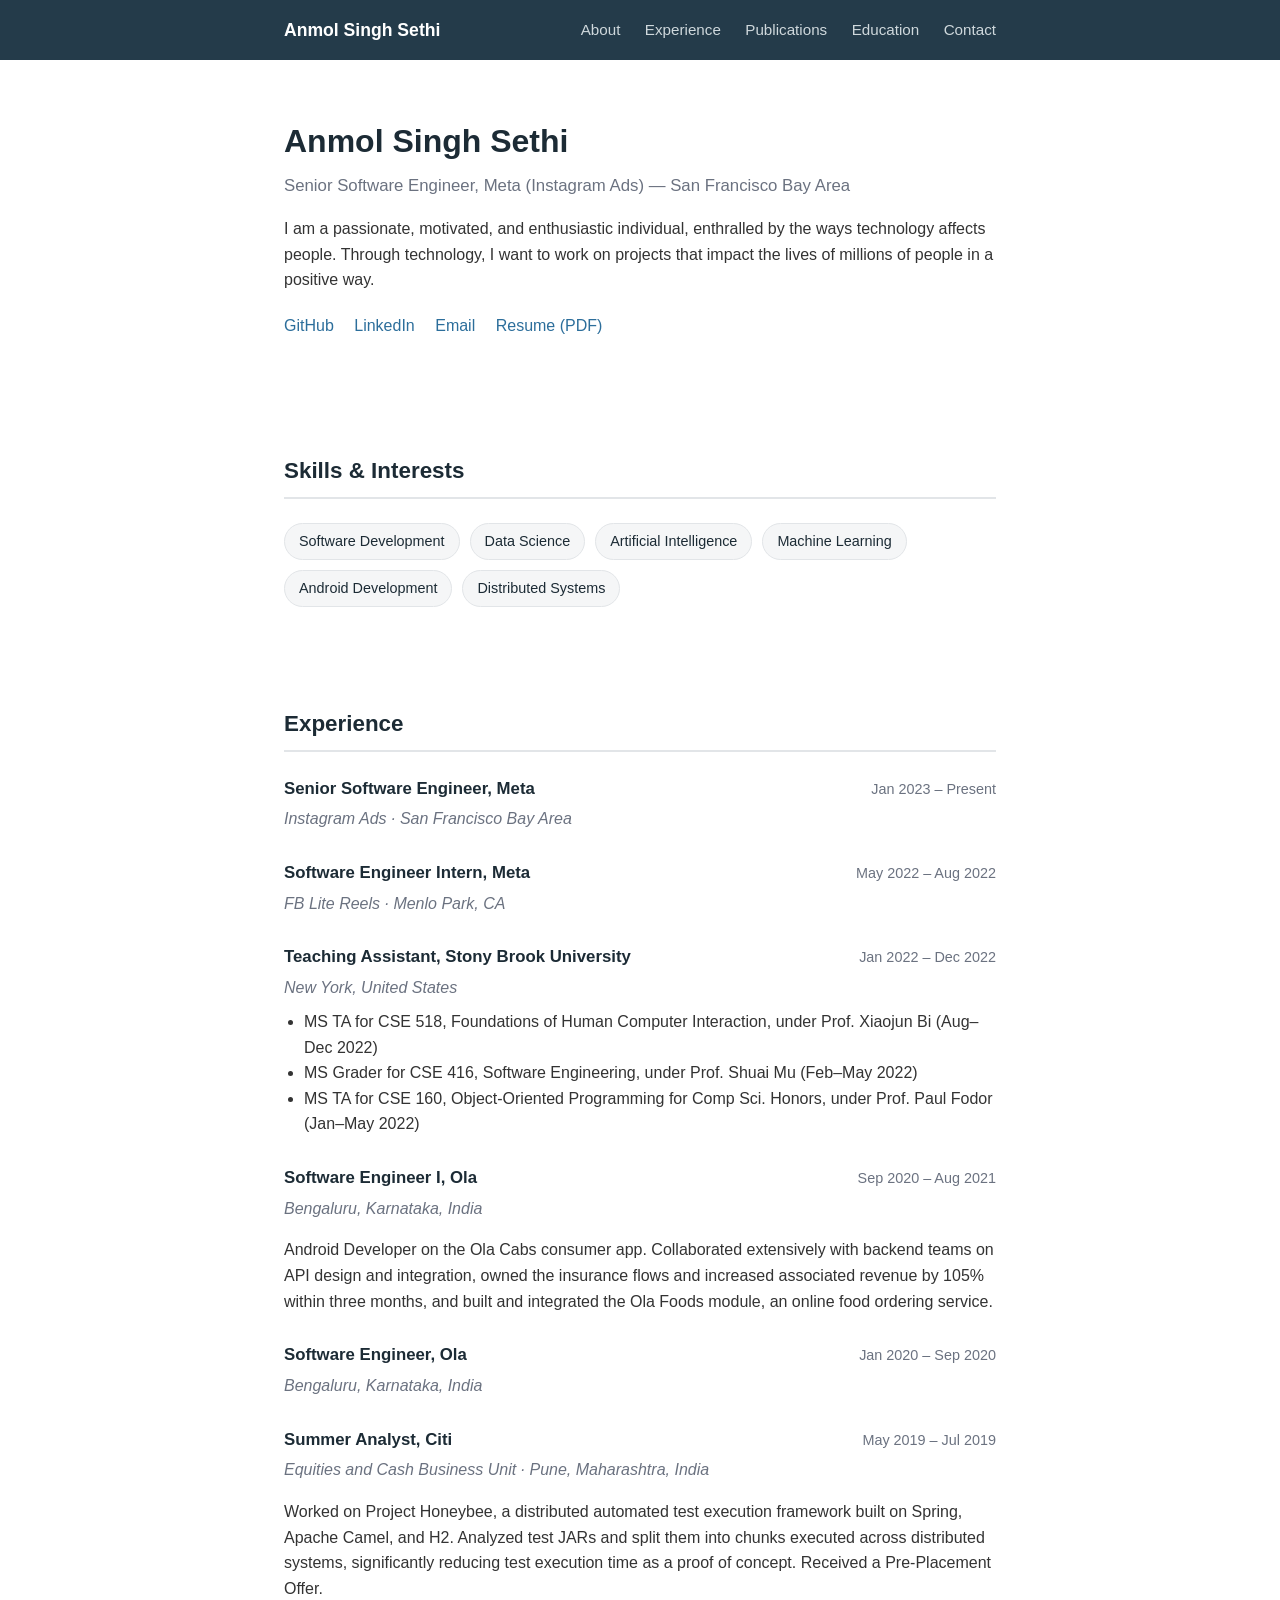
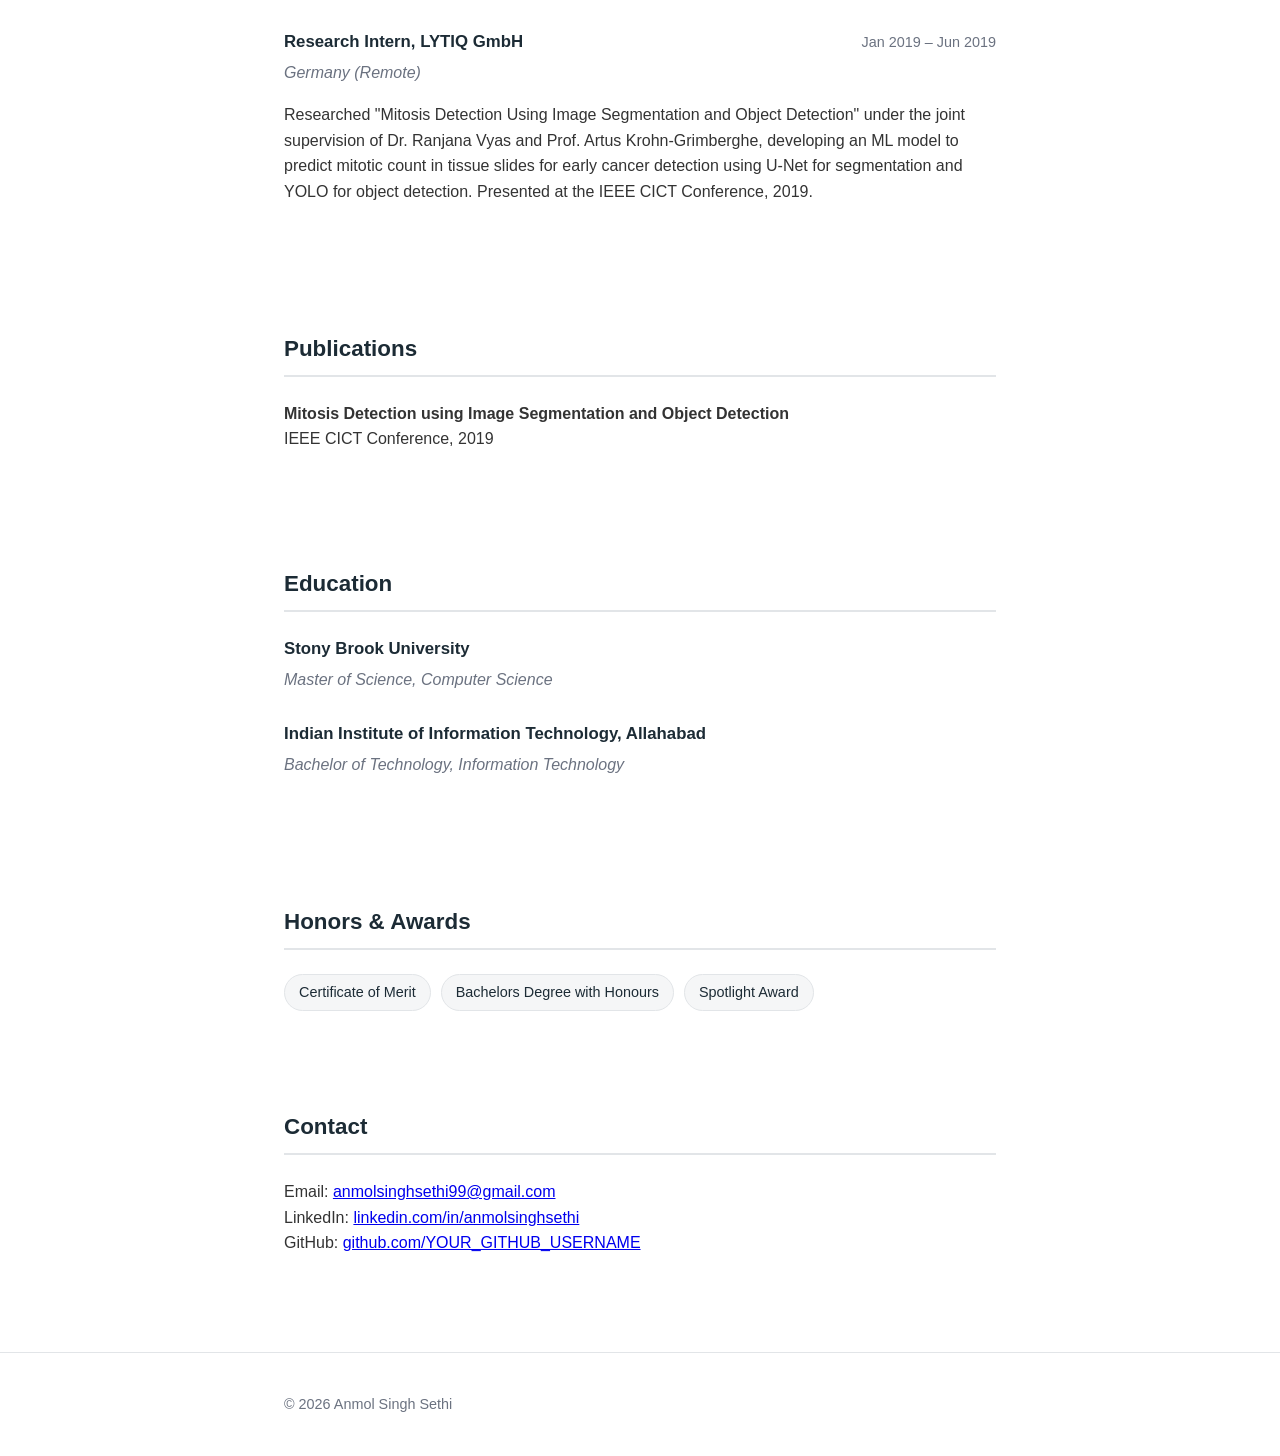
==== index.html @ 343456a1 "Initial homepage scaffold" ====
<!DOCTYPE html>
<html lang="en">
<head>
<meta charset="UTF-8">
<meta name="viewport" content="width=device-width, initial-scale=1.0">
<title>Anmol Singh Sethi</title>
<meta name="description" content="Anmol Singh Sethi — Senior Software Engineer at Meta (Instagram). Software development, data science, and AI.">
<link rel="stylesheet" href="style.css">
</head>
<body>

<header class="site-header">
  <div class="container header-inner">
    <a href="#top" class="site-name">Anmol Singh Sethi</a>
    <nav>
      <a href="#about">About</a>
      <a href="#experience">Experience</a>
      <a href="#publications">Publications</a>
      <a href="#education">Education</a>
      <a href="#contact">Contact</a>
    </nav>
  </div>
</header>

<main id="top">

  <section id="about" class="hero container">
    <img src="headshot.jpg" alt="Anmol Singh Sethi" class="headshot" onerror="this.style.display='none'">
    <div>
      <h1>Anmol Singh Sethi</h1>
      <p class="subtitle">Senior Software Engineer, Meta (Instagram Ads) — San Francisco Bay Area</p>
      <p class="summary">
        I am a passionate, motivated, and enthusiastic individual, enthralled by the ways
        technology affects people. Through technology, I want to work on projects that
        impact the lives of millions of people in a positive way.
      </p>
      <div class="links">
        <a href="https://github.com/YOUR_GITHUB_USERNAME" target="_blank" rel="noopener">GitHub</a>
        <a href="https://www.linkedin.com/in/anmolsinghsethi" target="_blank" rel="noopener">LinkedIn</a>
        <a href="mailto:anmolsinghsethi99@gmail.com">Email</a>
        <a href="resume.pdf" target="_blank" rel="noopener">Resume (PDF)</a>
      </div>
    </div>
  </section>

  <section id="skills" class="container">
    <h2>Skills &amp; Interests</h2>
    <ul class="tag-list">
      <li>Software Development</li>
      <li>Data Science</li>
      <li>Artificial Intelligence</li>
      <li>Machine Learning</li>
      <li>Android Development</li>
      <li>Distributed Systems</li>
    </ul>
  </section>

  <section id="experience" class="container">
    <h2>Experience</h2>

    <div class="entry">
      <div class="entry-header">
        <h3>Senior Software Engineer, Meta</h3>
        <span class="entry-date">Jan 2023 – Present</span>
      </div>
      <p class="entry-sub">Instagram Ads · San Francisco Bay Area</p>
    </div>

    <div class="entry">
      <div class="entry-header">
        <h3>Software Engineer Intern, Meta</h3>
        <span class="entry-date">May 2022 – Aug 2022</span>
      </div>
      <p class="entry-sub">FB Lite Reels · Menlo Park, CA</p>
    </div>

    <div class="entry">
      <div class="entry-header">
        <h3>Teaching Assistant, Stony Brook University</h3>
        <span class="entry-date">Jan 2022 – Dec 2022</span>
      </div>
      <p class="entry-sub">New York, United States</p>
      <ul>
        <li>MS TA for CSE 518, Foundations of Human Computer Interaction, under Prof. Xiaojun Bi (Aug–Dec 2022)</li>
        <li>MS Grader for CSE 416, Software Engineering, under Prof. Shuai Mu (Feb–May 2022)</li>
        <li>MS TA for CSE 160, Object-Oriented Programming for Comp Sci. Honors, under Prof. Paul Fodor (Jan–May 2022)</li>
      </ul>
    </div>

    <div class="entry">
      <div class="entry-header">
        <h3>Software Engineer I, Ola</h3>
        <span class="entry-date">Sep 2020 – Aug 2021</span>
      </div>
      <p class="entry-sub">Bengaluru, Karnataka, India</p>
      <p>
        Android Developer on the Ola Cabs consumer app. Collaborated extensively with backend
        teams on API design and integration, owned the insurance flows and increased
        associated revenue by 105% within three months, and built and integrated the
        Ola Foods module, an online food ordering service.
      </p>
    </div>

    <div class="entry">
      <div class="entry-header">
        <h3>Software Engineer, Ola</h3>
        <span class="entry-date">Jan 2020 – Sep 2020</span>
      </div>
      <p class="entry-sub">Bengaluru, Karnataka, India</p>
    </div>

    <div class="entry">
      <div class="entry-header">
        <h3>Summer Analyst, Citi</h3>
        <span class="entry-date">May 2019 – Jul 2019</span>
      </div>
      <p class="entry-sub">Equities and Cash Business Unit · Pune, Maharashtra, India</p>
      <p>
        Worked on Project Honeybee, a distributed automated test execution framework built on
        Spring, Apache Camel, and H2. Analyzed test JARs and split them into chunks executed
        across distributed systems, significantly reducing test execution time as a proof of
        concept. Received a Pre-Placement Offer.
      </p>
    </div>

    <div class="entry">
      <div class="entry-header">
        <h3>Research Intern, LYTIQ GmbH</h3>
        <span class="entry-date">Jan 2019 – Jun 2019</span>
      </div>
      <p class="entry-sub">Germany (Remote)</p>
      <p>
        Researched "Mitosis Detection Using Image Segmentation and Object Detection" under
        the joint supervision of Dr. Ranjana Vyas and Prof. Artus Krohn-Grimberghe, developing
        an ML model to predict mitotic count in tissue slides for early cancer detection using
        U-Net for segmentation and YOLO for object detection. Presented at the IEEE CICT
        Conference, 2019.
      </p>
    </div>
  </section>

  <section id="publications" class="container">
    <h2>Publications</h2>
    <ul class="pub-list">
      <li>
        <strong>Mitosis Detection using Image Segmentation and Object Detection</strong>
        <br>IEEE CICT Conference, 2019
      </li>
    </ul>
  </section>

  <section id="education" class="container">
    <h2>Education</h2>
    <div class="entry">
      <div class="entry-header">
        <h3>Stony Brook University</h3>
      </div>
      <p class="entry-sub">Master of Science, Computer Science</p>
    </div>
    <div class="entry">
      <div class="entry-header">
        <h3>Indian Institute of Information Technology, Allahabad</h3>
      </div>
      <p class="entry-sub">Bachelor of Technology, Information Technology</p>
    </div>
  </section>

  <section id="honors" class="container">
    <h2>Honors &amp; Awards</h2>
    <ul class="tag-list">
      <li>Certificate of Merit</li>
      <li>Bachelors Degree with Honours</li>
      <li>Spotlight Award</li>
    </ul>
  </section>

  <section id="contact" class="container">
    <h2>Contact</h2>
    <p>
      Email: <a href="mailto:anmolsinghsethi99@gmail.com">anmolsinghsethi99@gmail.com</a><br>
      LinkedIn: <a href="https://www.linkedin.com/in/anmolsinghsethi" target="_blank" rel="noopener">linkedin.com/in/anmolsinghsethi</a><br>
      GitHub: <a href="https://github.com/YOUR_GITHUB_USERNAME" target="_blank" rel="noopener">github.com/YOUR_GITHUB_USERNAME</a>
    </p>
  </section>

</main>

<footer class="site-footer">
  <div class="container">
    <p>&copy; <span id="year"></span> Anmol Singh Sethi</p>
  </div>
</footer>

<script src="script.js"></script>
</body>
</html>
---- style.css ----
:root {
  --color-dark: #243b4a;
  --color-dark-text: #1c2b35;
  --color-body-text: #333333;
  --color-muted-text: #6b7280;
  --color-background: #ffffff;
  --color-surface: #f5f6f7;
  --color-border: #e2e5e8;
  --color-accent: #2c6e9b;
  --max-width: 760px;
}

* {
  box-sizing: border-box;
}

body {
  margin: 0;
  font-family: -apple-system, BlinkMacSystemFont, "Segoe UI", Helvetica, Arial, sans-serif;
  color: var(--color-body-text);
  background: var(--color-background);
  line-height: 1.6;
}

.container {
  max-width: var(--max-width);
  margin: 0 auto;
  padding: 40px 24px;
}

/* Header */

.site-header {
  background: var(--color-dark);
  position: sticky;
  top: 0;
  z-index: 10;
}

.header-inner {
  display: flex;
  align-items: center;
  justify-content: space-between;
  padding: 16px 24px;
}

.site-name {
  color: #ffffff;
  font-weight: 600;
  text-decoration: none;
  font-size: 1.1rem;
}

.site-header nav a {
  color: #cfd8dc;
  text-decoration: none;
  margin-left: 20px;
  font-size: 0.95rem;
}

.site-header nav a:hover {
  color: #ffffff;
}

/* Hero */

.hero {
  display: flex;
  gap: 32px;
  align-items: center;
  padding-top: 56px;
  padding-bottom: 56px;
}

.headshot {
  width: 140px;
  height: 140px;
  border-radius: 50%;
  object-fit: cover;
  flex-shrink: 0;
  border: 1px solid var(--color-border);
}

.hero h1 {
  margin: 0 0 6px 0;
  font-size: 2rem;
  color: var(--color-dark-text);
}

.subtitle {
  margin: 0 0 16px 0;
  color: var(--color-muted-text);
  font-size: 1.05rem;
}

.summary {
  margin: 0 0 20px 0;
}

.links a {
  display: inline-block;
  margin-right: 16px;
  color: var(--color-accent);
  text-decoration: none;
  font-weight: 500;
}

.links a:hover {
  text-decoration: underline;
}

/* Sections */

section h2 {
  font-size: 1.4rem;
  color: var(--color-dark-text);
  border-bottom: 2px solid var(--color-border);
  padding-bottom: 8px;
  margin-bottom: 24px;
}

.entry {
  margin-bottom: 28px;
}

.entry-header {
  display: flex;
  flex-wrap: wrap;
  justify-content: space-between;
  align-items: baseline;
  gap: 8px;
}

.entry-header h3 {
  margin: 0;
  font-size: 1.05rem;
  color: var(--color-dark-text);
}

.entry-date {
  color: var(--color-muted-text);
  font-size: 0.9rem;
  white-space: nowrap;
}

.entry-sub {
  margin: 4px 0 8px 0;
  color: var(--color-muted-text);
  font-style: italic;
}

.entry ul {
  margin: 8px 0 0 0;
  padding-left: 20px;
}

.tag-list {
  list-style: none;
  margin: 0;
  padding: 0;
  display: flex;
  flex-wrap: wrap;
  gap: 10px;
}

.tag-list li {
  background: var(--color-surface);
  border: 1px solid var(--color-border);
  border-radius: 999px;
  padding: 6px 14px;
  font-size: 0.9rem;
  color: var(--color-dark-text);
}

.pub-list {
  list-style: none;
  margin: 0;
  padding: 0;
}

.pub-list li {
  margin-bottom: 16px;
}

/* Footer */

.site-footer {
  border-top: 1px solid var(--color-border);
  margin-top: 40px;
}

.site-footer p {
  color: var(--color-muted-text);
  font-size: 0.9rem;
  margin: 0;
}

/* Responsive */

@media (max-width: 600px) {
  .hero {
    flex-direction: column;
    text-align: center;
    align-items: center;
  }

  .header-inner {
    flex-direction: column;
    gap: 8px;
  }

  .site-header nav a {
    margin: 0 10px;
  }
}

/* Dark mode */

@media (prefers-color-scheme: dark) {
  :root {
    --color-body-text: #d7dade;
    --color-dark-text: #f2f4f6;
    --color-muted-text: #9aa4ad;
    --color-background: #14181c;
    --color-surface: #1d2227;
    --color-border: #2a3036;
    --color-accent: #6fb3e0;
  }
}
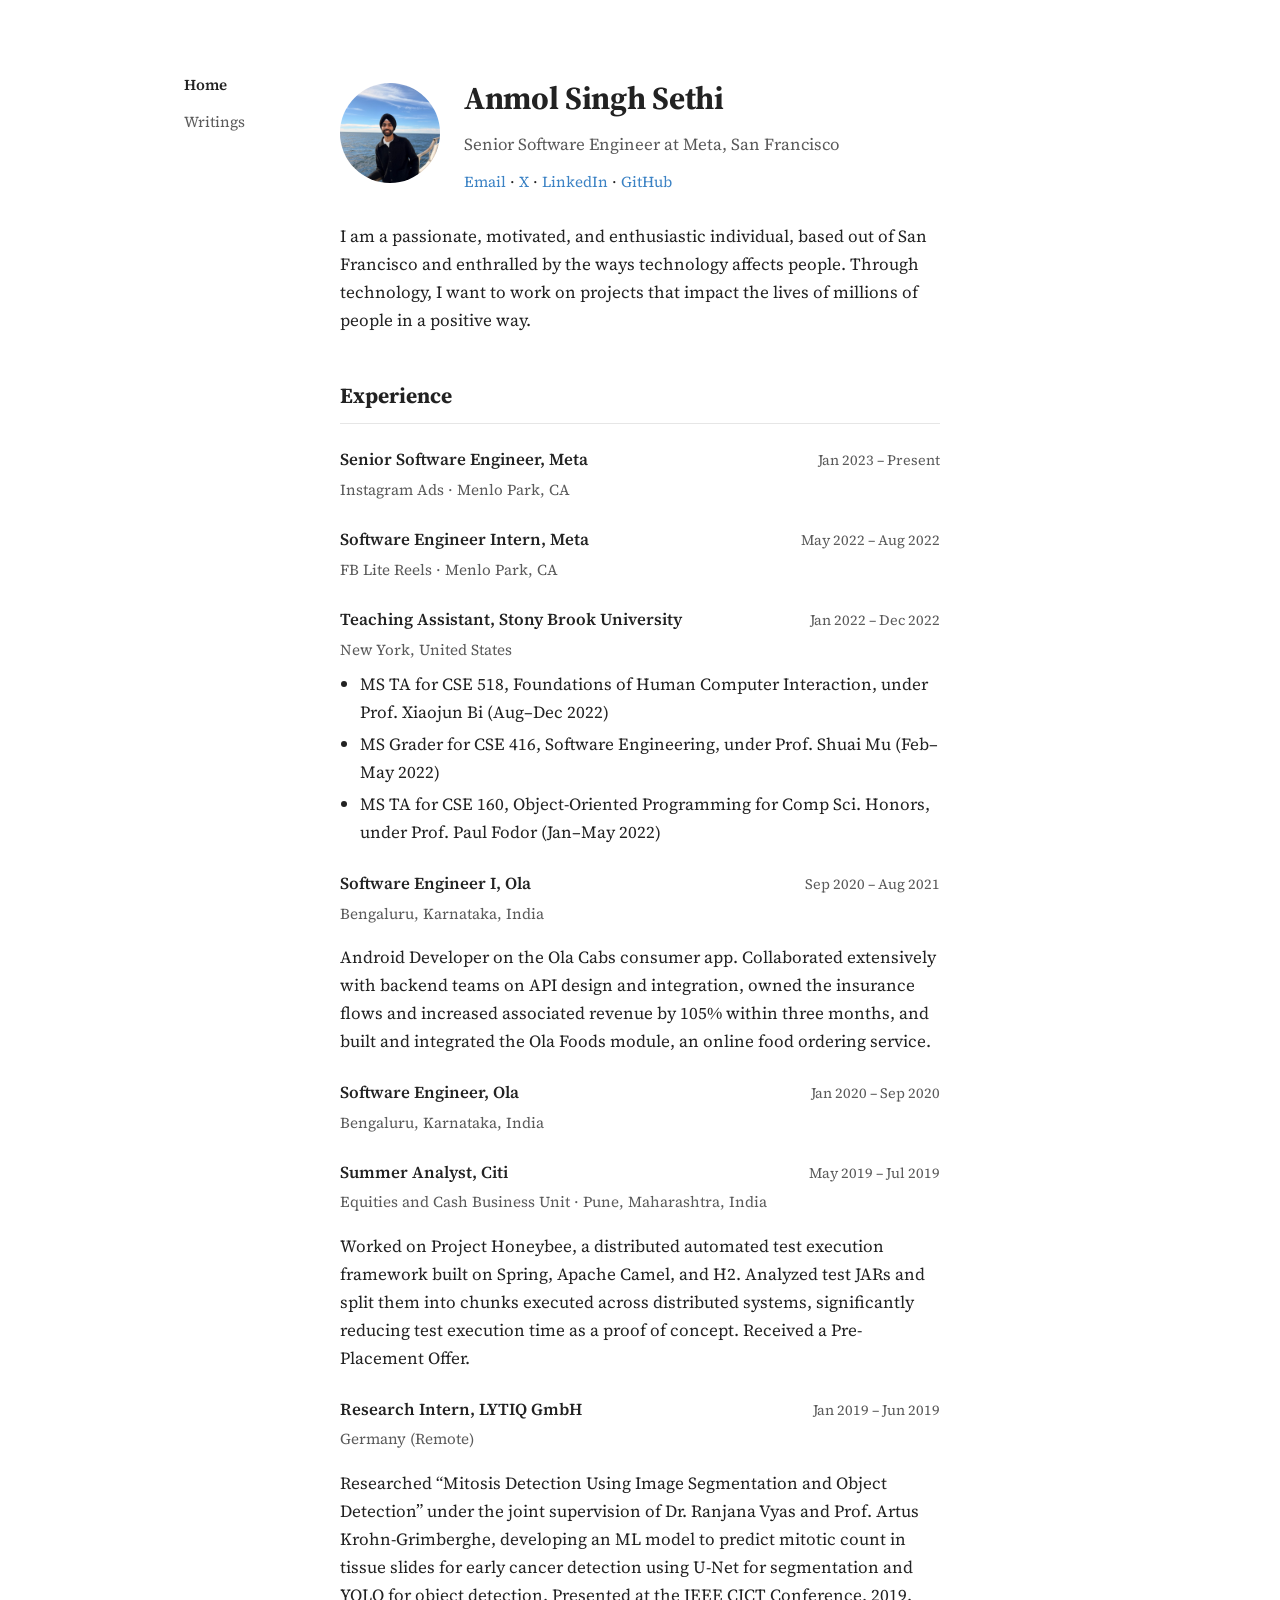
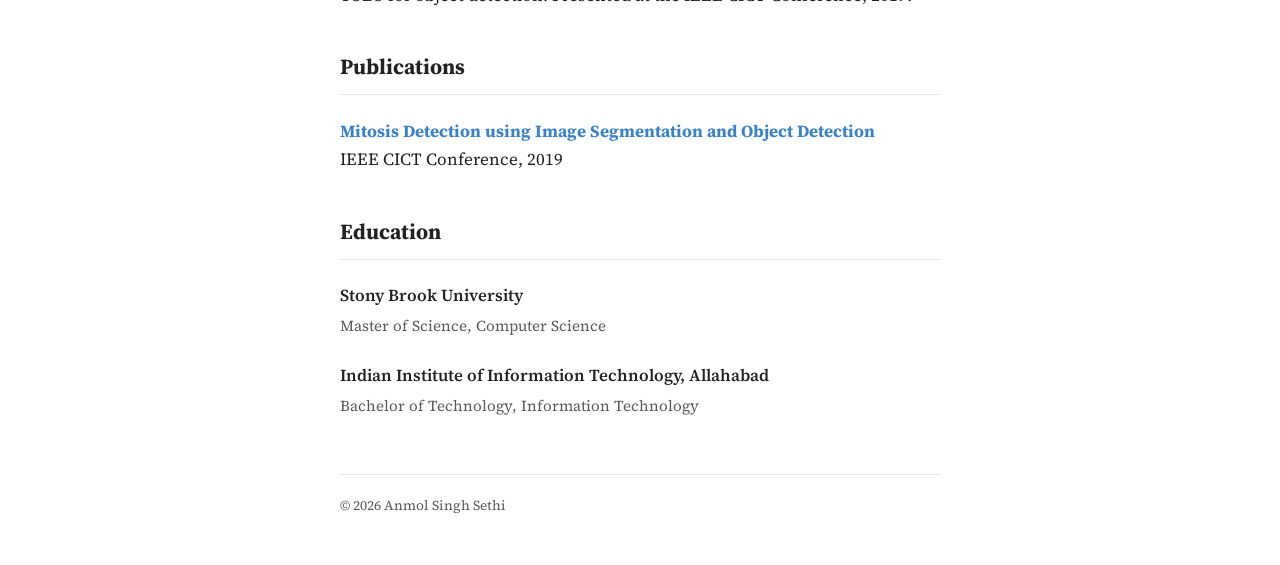
==== commit 3e4dc4ba: "Redesign homepage, add Writings section and sidebar nav" ====
--- a/index.html
+++ b/index.html
@@ -4,93 +4,79 @@
 <meta charset="UTF-8">
 <meta name="viewport" content="width=device-width, initial-scale=1.0">
 <title>Anmol Singh Sethi</title>
-<meta name="description" content="Anmol Singh Sethi — Senior Software Engineer at Meta (Instagram). Software development, data science, and AI.">
+<meta name="description" content="Anmol Singh Sethi — Senior Software Engineer at Meta, San Francisco. Software development, data science, and AI.">
+<link rel="preconnect" href="https://fonts.googleapis.com">
+<link rel="preconnect" href="https://fonts.gstatic.com" crossorigin>
+<link href="https://fonts.googleapis.com/css2?family=Source+Serif+4:opsz,wght@8..60,400;8..60,500;8..60,600;8..60,700&display=swap" rel="stylesheet">
 <link rel="stylesheet" href="style.css">
 </head>
 <body>
 
-<header class="site-header">
-  <div class="container header-inner">
-    <a href="#top" class="site-name">Anmol Singh Sethi</a>
-    <nav>
-      <a href="#about">About</a>
-      <a href="#experience">Experience</a>
-      <a href="#publications">Publications</a>
-      <a href="#education">Education</a>
-      <a href="#contact">Contact</a>
-    </nav>
-  </div>
-</header>
+<div class="page">
 
-<main id="top">
+  <nav class="sidebar">
+    <a href="index.html" class="active">Home</a>
+    <a href="writings.html">Writings</a>
+  </nav>
 
-  <section id="about" class="hero container">
+<main class="container">
+
+  <header class="hero">
     <img src="headshot.jpg" alt="Anmol Singh Sethi" class="headshot" onerror="this.style.display='none'">
     <div>
       <h1>Anmol Singh Sethi</h1>
-      <p class="subtitle">Senior Software Engineer, Meta (Instagram Ads) — San Francisco Bay Area</p>
-      <p class="summary">
-        I am a passionate, motivated, and enthusiastic individual, enthralled by the ways
-        technology affects people. Through technology, I want to work on projects that
-        impact the lives of millions of people in a positive way.
+      <p class="subtitle">Senior Software Engineer at Meta, San Francisco</p>
+      <p class="links">
+        <a href="mailto:anmolsinghsethi99@gmail.com">Email</a> &middot;
+        <a href="https://x.com/anmolsethi_20" target="_blank" rel="noopener">X</a> &middot;
+        <a href="https://www.linkedin.com/in/anmolsinghsethi" target="_blank" rel="noopener">LinkedIn</a> &middot;
+        <a href="https://github.com/anmolsinghsethi" target="_blank" rel="noopener">GitHub</a>
       </p>
-      <div class="links">
-        <a href="https://github.com/YOUR_GITHUB_USERNAME" target="_blank" rel="noopener">GitHub</a>
-        <a href="https://www.linkedin.com/in/anmolsinghsethi" target="_blank" rel="noopener">LinkedIn</a>
-        <a href="mailto:anmolsinghsethi99@gmail.com">Email</a>
-        <a href="resume.pdf" target="_blank" rel="noopener">Resume (PDF)</a>
-      </div>
     </div>
-  </section>
+  </header>
 
-  <section id="skills" class="container">
-    <h2>Skills &amp; Interests</h2>
-    <ul class="tag-list">
-      <li>Software Development</li>
-      <li>Data Science</li>
-      <li>Artificial Intelligence</li>
-      <li>Machine Learning</li>
-      <li>Android Development</li>
-      <li>Distributed Systems</li>
-    </ul>
-  </section>
+  <p class="summary">
+    I am a passionate, motivated, and enthusiastic individual, based out of San Francisco
+    and enthralled by the ways technology affects people. Through technology, I want to
+    work on projects that impact the lives of millions of people in a positive way.
+  </p>
 
-  <section id="experience" class="container">
+  <section>
     <h2>Experience</h2>
 
     <div class="entry">
       <div class="entry-header">
         <h3>Senior Software Engineer, Meta</h3>
-        <span class="entry-date">Jan 2023 – Present</span>
+        <span class="entry-date">Jan 2023 &ndash; Present</span>
       </div>
-      <p class="entry-sub">Instagram Ads · San Francisco Bay Area</p>
+      <p class="entry-sub">Instagram Ads &middot; Menlo Park, CA</p>
     </div>
 
     <div class="entry">
       <div class="entry-header">
         <h3>Software Engineer Intern, Meta</h3>
-        <span class="entry-date">May 2022 – Aug 2022</span>
+        <span class="entry-date">May 2022 &ndash; Aug 2022</span>
       </div>
-      <p class="entry-sub">FB Lite Reels · Menlo Park, CA</p>
+      <p class="entry-sub">FB Lite Reels &middot; Menlo Park, CA</p>
     </div>
 
     <div class="entry">
       <div class="entry-header">
         <h3>Teaching Assistant, Stony Brook University</h3>
-        <span class="entry-date">Jan 2022 – Dec 2022</span>
+        <span class="entry-date">Jan 2022 &ndash; Dec 2022</span>
       </div>
       <p class="entry-sub">New York, United States</p>
       <ul>
-        <li>MS TA for CSE 518, Foundations of Human Computer Interaction, under Prof. Xiaojun Bi (Aug–Dec 2022)</li>
-        <li>MS Grader for CSE 416, Software Engineering, under Prof. Shuai Mu (Feb–May 2022)</li>
-        <li>MS TA for CSE 160, Object-Oriented Programming for Comp Sci. Honors, under Prof. Paul Fodor (Jan–May 2022)</li>
+        <li>MS TA for CSE 518, Foundations of Human Computer Interaction, under Prof. Xiaojun Bi (Aug&ndash;Dec 2022)</li>
+        <li>MS Grader for CSE 416, Software Engineering, under Prof. Shuai Mu (Feb&ndash;May 2022)</li>
+        <li>MS TA for CSE 160, Object-Oriented Programming for Comp Sci. Honors, under Prof. Paul Fodor (Jan&ndash;May 2022)</li>
       </ul>
     </div>
 
     <div class="entry">
       <div class="entry-header">
         <h3>Software Engineer I, Ola</h3>
-        <span class="entry-date">Sep 2020 – Aug 2021</span>
+        <span class="entry-date">Sep 2020 &ndash; Aug 2021</span>
       </div>
       <p class="entry-sub">Bengaluru, Karnataka, India</p>
       <p>
@@ -104,7 +90,7 @@
     <div class="entry">
       <div class="entry-header">
         <h3>Software Engineer, Ola</h3>
-        <span class="entry-date">Jan 2020 – Sep 2020</span>
+        <span class="entry-date">Jan 2020 &ndash; Sep 2020</span>
       </div>
       <p class="entry-sub">Bengaluru, Karnataka, India</p>
     </div>
@@ -112,9 +98,9 @@
     <div class="entry">
       <div class="entry-header">
         <h3>Summer Analyst, Citi</h3>
-        <span class="entry-date">May 2019 – Jul 2019</span>
+        <span class="entry-date">May 2019 &ndash; Jul 2019</span>
       </div>
-      <p class="entry-sub">Equities and Cash Business Unit · Pune, Maharashtra, India</p>
+      <p class="entry-sub">Equities and Cash Business Unit &middot; Pune, Maharashtra, India</p>
       <p>
         Worked on Project Honeybee, a distributed automated test execution framework built on
         Spring, Apache Camel, and H2. Analyzed test JARs and split them into chunks executed
@@ -126,11 +112,11 @@
     <div class="entry">
       <div class="entry-header">
         <h3>Research Intern, LYTIQ GmbH</h3>
-        <span class="entry-date">Jan 2019 – Jun 2019</span>
+        <span class="entry-date">Jan 2019 &ndash; Jun 2019</span>
       </div>
       <p class="entry-sub">Germany (Remote)</p>
       <p>
-        Researched "Mitosis Detection Using Image Segmentation and Object Detection" under
+        Researched &ldquo;Mitosis Detection Using Image Segmentation and Object Detection&rdquo; under
         the joint supervision of Dr. Ranjana Vyas and Prof. Artus Krohn-Grimberghe, developing
         an ML model to predict mitotic count in tissue slides for early cancer detection using
         U-Net for segmentation and YOLO for object detection. Presented at the IEEE CICT
@@ -139,17 +125,15 @@
     </div>
   </section>
 
-  <section id="publications" class="container">
+  <section>
     <h2>Publications</h2>
-    <ul class="pub-list">
-      <li>
-        <strong>Mitosis Detection using Image Segmentation and Object Detection</strong>
-        <br>IEEE CICT Conference, 2019
-      </li>
-    </ul>
+    <div class="entry">
+      <p><strong><a href="https://ieeexplore.ieee.org/document/9066180" target="_blank" rel="noopener">Mitosis Detection using Image Segmentation and Object Detection</a></strong><br>
+      IEEE CICT Conference, 2019</p>
+    </div>
   </section>
 
-  <section id="education" class="container">
+  <section>
     <h2>Education</h2>
     <div class="entry">
       <div class="entry-header">
@@ -165,31 +149,13 @@
     </div>
   </section>
 
-  <section id="honors" class="container">
-    <h2>Honors &amp; Awards</h2>
-    <ul class="tag-list">
-      <li>Certificate of Merit</li>
-      <li>Bachelors Degree with Honours</li>
-      <li>Spotlight Award</li>
-    </ul>
-  </section>
-
-  <section id="contact" class="container">
-    <h2>Contact</h2>
-    <p>
-      Email: <a href="mailto:anmolsinghsethi99@gmail.com">anmolsinghsethi99@gmail.com</a><br>
-      LinkedIn: <a href="https://www.linkedin.com/in/anmolsinghsethi" target="_blank" rel="noopener">linkedin.com/in/anmolsinghsethi</a><br>
-      GitHub: <a href="https://github.com/YOUR_GITHUB_USERNAME" target="_blank" rel="noopener">github.com/YOUR_GITHUB_USERNAME</a>
-    </p>
-  </section>
+  <footer>
+    <p>&copy; <span id="year"></span> Anmol Singh Sethi</p>
+  </footer>
 
 </main>
 
-<footer class="site-footer">
-  <div class="container">
-    <p>&copy; <span id="year"></span> Anmol Singh Sethi</p>
-  </div>
-</footer>
+</div>
 
 <script src="script.js"></script>
 </body>
--- a/style.css
+++ b/style.css
@@ -1,13 +1,11 @@
 :root {
-  --color-dark: #243b4a;
-  --color-dark-text: #1c2b35;
-  --color-body-text: #333333;
-  --color-muted-text: #6b7280;
+  --color-text: #222222;
+  --color-muted: #5a5a5a;
+  --color-border: #e6e6e6;
   --color-background: #ffffff;
-  --color-surface: #f5f6f7;
-  --color-border: #e2e5e8;
-  --color-accent: #2c6e9b;
-  --max-width: 760px;
+  --color-accent: #3b82c4;
+  --max-width: 680px;
+  --font-body: "Source Serif 4", Georgia, "Iowan Old Style", serif;
 }
 
 * {
@@ -16,111 +14,128 @@
 
 body {
   margin: 0;
-  font-family: -apple-system, BlinkMacSystemFont, "Segoe UI", Helvetica, Arial, sans-serif;
-  color: var(--color-body-text);
+  font-family: var(--font-body);
+  color: var(--color-text);
   background: var(--color-background);
-  line-height: 1.6;
+  line-height: 1.65;
+  font-size: 17px;
+  -webkit-font-smoothing: antialiased;
 }
 
 .container {
   max-width: var(--max-width);
+  margin: 0;
+  padding: 72px 40px 48px 40px;
+  flex: 1;
+}
+
+/* Page layout with left sidebar */
+
+.page {
+  display: flex;
+  max-width: 960px;
   margin: 0 auto;
-  padding: 40px 24px;
-}
-
-/* Header */
-
-.site-header {
-  background: var(--color-dark);
-  position: sticky;
-  top: 0;
-  z-index: 10;
-}
-
-.header-inner {
-  display: flex;
+}
+
+.sidebar {
+  width: 140px;
+  flex-shrink: 0;
+  display: flex;
+  flex-direction: column;
+  gap: 12px;
+  padding: 72px 0 0 24px;
+}
+
+.sidebar a {
+  color: var(--color-muted);
+  font-size: 0.95rem;
+}
+
+.sidebar a.active {
+  color: var(--color-text);
+  font-weight: 600;
+}
+
+/* Page header (non-hero pages, e.g. Writings) */
+
+.page-header {
+  margin-bottom: 44px;
+}
+
+.page-header h1 {
+  margin-bottom: 6px;
+}
+
+/* Hero */
+
+.hero {
+  display: flex;
+  gap: 24px;
   align-items: center;
-  justify-content: space-between;
-  padding: 16px 24px;
-}
-
-.site-name {
-  color: #ffffff;
-  font-weight: 600;
-  text-decoration: none;
-  font-size: 1.1rem;
-}
-
-.site-header nav a {
-  color: #cfd8dc;
-  text-decoration: none;
-  margin-left: 20px;
-  font-size: 0.95rem;
-}
-
-.site-header nav a:hover {
-  color: #ffffff;
-}
-
-/* Hero */
-
-.hero {
-  display: flex;
-  gap: 32px;
-  align-items: center;
-  padding-top: 56px;
-  padding-bottom: 56px;
+  margin-bottom: 28px;
 }
 
 .headshot {
-  width: 140px;
-  height: 140px;
+  width: 100px;
+  height: 100px;
   border-radius: 50%;
   object-fit: cover;
   flex-shrink: 0;
-  border: 1px solid var(--color-border);
-}
-
-.hero h1 {
+}
+
+h1 {
   margin: 0 0 6px 0;
   font-size: 2rem;
-  color: var(--color-dark-text);
+  font-weight: 700;
+  letter-spacing: -0.01em;
 }
 
 .subtitle {
-  margin: 0 0 16px 0;
-  color: var(--color-muted-text);
+  margin: 0 0 10px 0;
+  color: var(--color-muted);
   font-size: 1.05rem;
 }
 
-.summary {
-  margin: 0 0 20px 0;
-}
-
-.links a {
-  display: inline-block;
-  margin-right: 16px;
+.links {
+  margin: 0;
+  font-size: 0.95rem;
+}
+
+a {
   color: var(--color-accent);
   text-decoration: none;
-  font-weight: 500;
-}
-
-.links a:hover {
+}
+
+a:hover {
   text-decoration: underline;
 }
 
+.summary {
+  margin: 0 0 44px 0;
+  color: var(--color-text);
+}
+
 /* Sections */
 
+section {
+  margin-bottom: 40px;
+}
+
 section h2 {
-  font-size: 1.4rem;
-  color: var(--color-dark-text);
-  border-bottom: 2px solid var(--color-border);
-  padding-bottom: 8px;
+  font-size: 1.35rem;
+  font-weight: 700;
+  color: var(--color-text);
+  margin: 0 0 22px 0;
+  padding-bottom: 10px;
+  border-bottom: 1px solid var(--color-border);
+}
+
+.entry {
   margin-bottom: 24px;
 }
 
-.entry {
-  margin-bottom: 28px;
+.entry:last-child {
+  margin-bottom: 0;
 }
 
 .entry-header {
@@ -128,25 +143,25 @@
   flex-wrap: wrap;
   justify-content: space-between;
   align-items: baseline;
-  gap: 8px;
+  gap: 8px 16px;
 }
 
 .entry-header h3 {
   margin: 0;
   font-size: 1.05rem;
-  color: var(--color-dark-text);
+  font-weight: 600;
 }
 
 .entry-date {
-  color: var(--color-muted-text);
+  color: var(--color-muted);
   font-size: 0.9rem;
   white-space: nowrap;
 }
 
 .entry-sub {
-  margin: 4px 0 8px 0;
-  color: var(--color-muted-text);
-  font-style: italic;
+  margin: 3px 0 8px 0;
+  color: var(--color-muted);
+  font-size: 0.95rem;
 }
 
 .entry ul {
@@ -154,76 +169,85 @@
   padding-left: 20px;
 }
 
-.tag-list {
+.entry li {
+  margin-bottom: 4px;
+}
+
+/* Writings list */
+
+.post-list {
   list-style: none;
   margin: 0;
   padding: 0;
-  display: flex;
-  flex-wrap: wrap;
-  gap: 10px;
-}
-
-.tag-list li {
-  background: var(--color-surface);
-  border: 1px solid var(--color-border);
-  border-radius: 999px;
-  padding: 6px 14px;
-  font-size: 0.9rem;
-  color: var(--color-dark-text);
-}
-
-.pub-list {
-  list-style: none;
-  margin: 0;
-  padding: 0;
-}
-
-.pub-list li {
-  margin-bottom: 16px;
+}
+
+.post-item {
+  margin-bottom: 24px;
+}
+
+.post-item .entry-header h3 {
+  color: var(--color-text);
+}
+
+.post-item a {
+  color: inherit;
+}
+
+.post-item a:hover h3 {
+  color: var(--color-accent);
+}
+
+/* Post page */
+
+.post-header {
+  margin-bottom: 32px;
+}
+
+.post-header h1 {
+  margin-bottom: 8px;
+}
+
+article p {
+  margin-bottom: 20px;
 }
 
 /* Footer */
 
-.site-footer {
+footer {
+  margin-top: 56px;
+  padding-top: 20px;
   border-top: 1px solid var(--color-border);
-  margin-top: 40px;
-}
-
-.site-footer p {
-  color: var(--color-muted-text);
-  font-size: 0.9rem;
+}
+
+footer p {
+  color: var(--color-muted);
+  font-size: 0.85rem;
   margin: 0;
 }
 
 /* Responsive */
 
-@media (max-width: 600px) {
+@media (max-width: 720px) {
+  .page {
+    flex-direction: column;
+  }
+
+  .sidebar {
+    flex-direction: row;
+    width: auto;
+    gap: 24px;
+    padding: 32px 24px 0 24px;
+  }
+
+  .container {
+    padding-top: 32px;
+  }
+}
+
+@media (max-width: 560px) {
   .hero {
     flex-direction: column;
     text-align: center;
     align-items: center;
   }
-
-  .header-inner {
-    flex-direction: column;
-    gap: 8px;
-  }
-
-  .site-header nav a {
-    margin: 0 10px;
-  }
-}
-
-/* Dark mode */
-
-@media (prefers-color-scheme: dark) {
-  :root {
-    --color-body-text: #d7dade;
-    --color-dark-text: #f2f4f6;
-    --color-muted-text: #9aa4ad;
-    --color-background: #14181c;
-    --color-surface: #1d2227;
-    --color-border: #2a3036;
-    --color-accent: #6fb3e0;
-  }
-}
+}
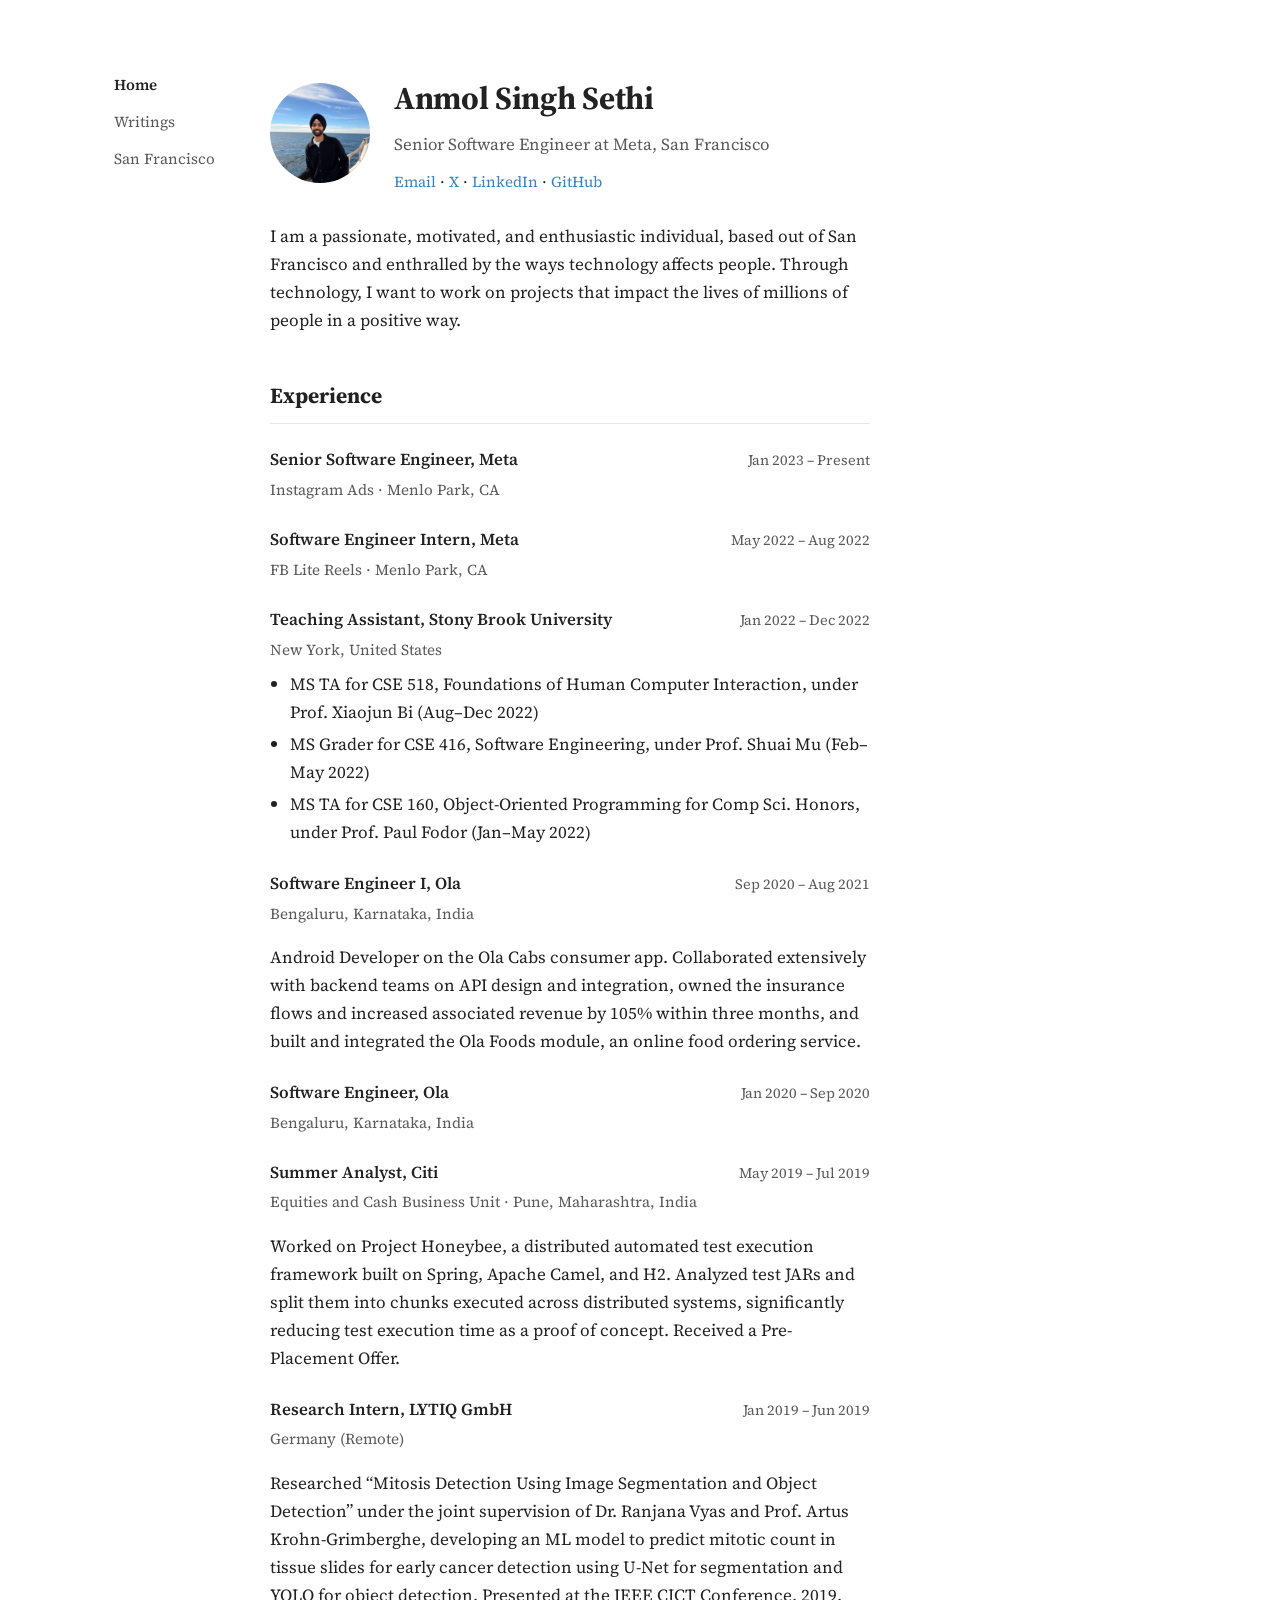
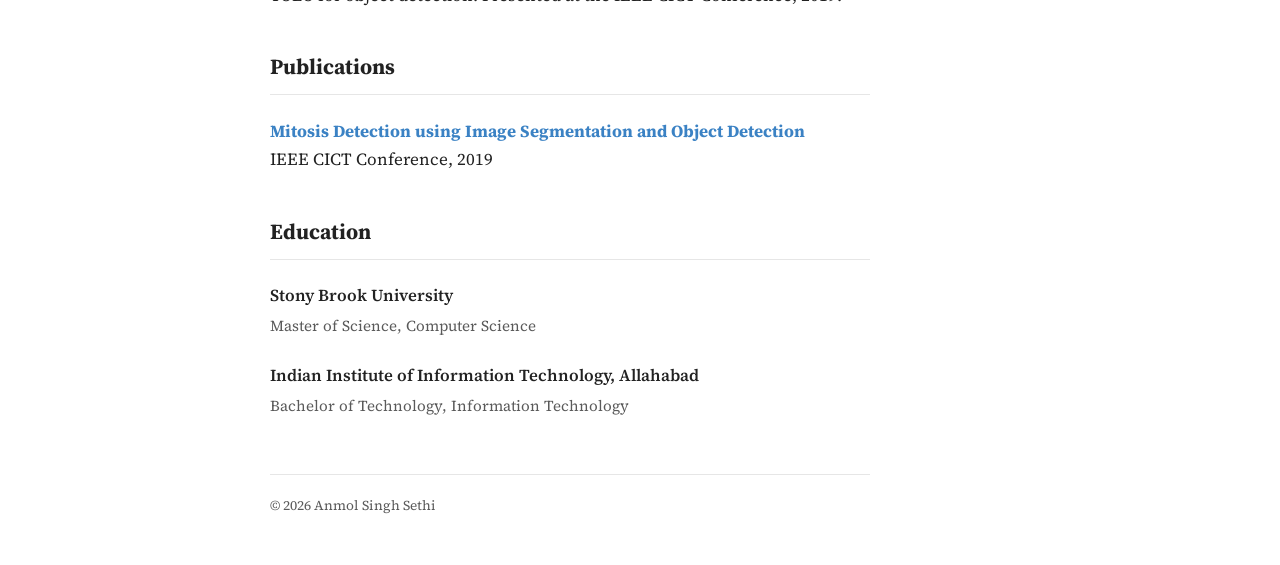
==== commit b10e1f3d: "Add San Francisco Reels gallery with 3-column grid and mobile scroll" ====
--- a/index.html
+++ b/index.html
@@ -17,6 +17,7 @@
   <nav class="sidebar">
     <a href="index.html" class="active">Home</a>
     <a href="writings.html">Writings</a>
+    <a href="sf.html">San Francisco</a>
   </nav>
 
 <main class="container">
--- a/style.css
+++ b/style.css
@@ -29,11 +29,15 @@
   flex: 1;
 }
 
+.container-wide {
+  max-width: 900px;
+}
+
 /* Page layout with left sidebar */
 
 .page {
   display: flex;
-  max-width: 960px;
+  max-width: 1100px;
   margin: 0 auto;
 }
 
@@ -197,6 +201,22 @@
   color: var(--color-accent);
 }
 
+/* San Francisco gallery */
+
+.gallery-grid {
+  display: grid;
+  grid-template-columns: repeat(3, 1fr);
+  gap: 20px;
+}
+
+.gallery-item {
+  min-width: 0;
+}
+
+.gallery-item iframe {
+  max-width: 100% !important;
+}
+
 /* Post page */
 
 .post-header {
@@ -242,6 +262,26 @@
   .container {
     padding-top: 32px;
   }
+
+  .gallery-grid {
+    display: flex;
+    grid-template-columns: none;
+    overflow-x: auto;
+    scroll-snap-type: x mandatory;
+    gap: 16px;
+    padding-bottom: 8px;
+    -webkit-overflow-scrolling: touch;
+    scrollbar-width: none;
+  }
+
+  .gallery-grid::-webkit-scrollbar {
+    display: none;
+  }
+
+  .gallery-item {
+    flex: 0 0 82%;
+    scroll-snap-align: start;
+  }
 }
 
 @media (max-width: 560px) {
